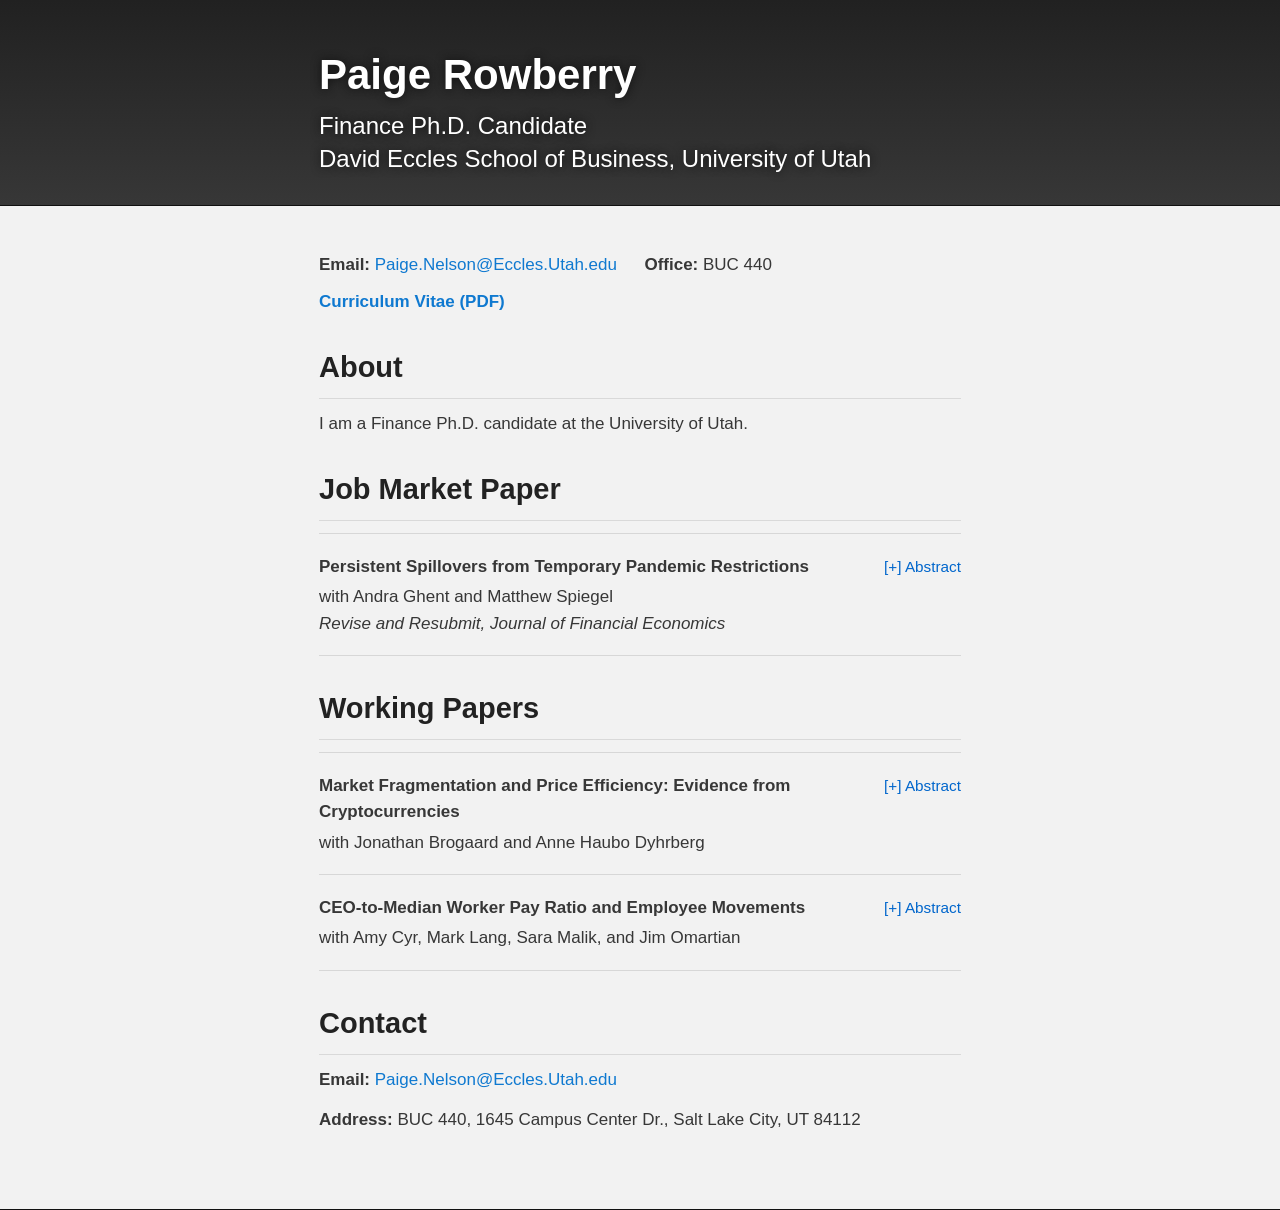
==== files/paige-rowberry-website/index.html @ 92a50e6f "Add Paige Rowberry website files" ====
<!doctype html>
<html lang="en">
  <head>
    <meta charset="utf-8">
    <meta name="viewport" content="width=device-width, initial-scale=1">
    <title>Paige Rowberry</title>
    <meta
      name="description"
      content="Paige Rowberry | Finance Ph.D. Candidate, David Eccles School of Business, University of Utah"
    >
    <link rel="stylesheet" href="styles.css">
  </head>
  <body>
    <div id="header_wrap" class="outer">
      <header class="inner">
        <h1 id="site_title">Paige Rowberry</h1>
        <p id="site_tagline">
          Finance Ph.D. Candidate<br>
          David Eccles School of Business, University of Utah
        </p>
      </header>
    </div>

    <div id="main_wrap" class="outer">
      <main id="main_content" class="inner">
        <section class="profile">
          <p>
            <strong>Email:</strong>
            <a href="mailto:Paige.Nelson@Eccles.Utah.edu">Paige.Nelson@Eccles.Utah.edu</a>
            <span class="meta-gap"></span>
            <strong>Office:</strong>
            BUC 440
          </p>
          <p>
            <strong>
              <a
                href="https://drive.google.com/uc?id=1_-NL8HwzZDE7_SGtXr3CsQK7O5pL_3Pa&export=download"
                target="_blank"
                rel="noopener noreferrer"
                >Curriculum Vitae (PDF)</a
              >
            </strong>
          </p>
        </section>

        <section>
          <h3>About</h3>
          <p>I am a Finance Ph.D. candidate at the University of Utah.</p>
        </section>

        <section>
          <h3>Job Market Paper</h3>
          <article class="paper">
            <p class="paper-title-line">
              <strong>Persistent Spillovers from Temporary Pandemic Restrictions</strong>
              <button class="toggle-button" data-target="abs-jmp" aria-expanded="false">
                [+] Abstract
              </button>
            </p>
            <p class="paper-meta">
              with Andra Ghent and Matthew Spiegel<br>
              <em>Revise and Resubmit, Journal of Financial Economics</em>
            </p>
            <div class="abstract" id="abs-jmp" hidden>
              <p>Abstract available upon request.</p>
            </div>
          </article>
        </section>

        <section>
          <h3>Working Papers</h3>

          <article class="paper">
            <p class="paper-title-line">
              <strong>Market Fragmentation and Price Efficiency: Evidence from Cryptocurrencies</strong>
              <button class="toggle-button" data-target="abs-1" aria-expanded="false">
                [+] Abstract
              </button>
            </p>
            <p class="paper-meta">with Jonathan Brogaard and Anne Haubo Dyhrberg</p>
            <div class="abstract" id="abs-1" hidden>
              <p>Abstract available upon request.</p>
            </div>
          </article>

          <article class="paper">
            <p class="paper-title-line">
              <strong>CEO-to-Median Worker Pay Ratio and Employee Movements</strong>
              <button class="toggle-button" data-target="abs-2" aria-expanded="false">
                [+] Abstract
              </button>
            </p>
            <p class="paper-meta">with Amy Cyr, Mark Lang, Sara Malik, and Jim Omartian</p>
            <div class="abstract" id="abs-2" hidden>
              <p>Abstract available upon request.</p>
            </div>
          </article>
        </section>

        <section>
          <h3>Contact</h3>
          <p>
            <strong>Email:</strong>
            <a href="mailto:Paige.Nelson@Eccles.Utah.edu">Paige.Nelson@Eccles.Utah.edu</a>
          </p>
          <p><strong>Address:</strong> BUC 440, 1645 Campus Center Dr., Salt Lake City, UT 84112</p>
        </section>
      </main>
    </div>

    <script src="script.js"></script>
  </body>
</html>
---- files/paige-rowberry-website/styles.css ----
:root {
  --text: #373737;
  --heading: #222222;
  --main-bg: #f2f2f2;
  --body-bg: #212121;
  --link: #0f79d0;
  --line: #d7d7d7;
}

*,
*::before,
*::after {
  box-sizing: border-box;
}

html,
body {
  margin: 0;
  padding: 0;
  overflow-x: hidden;
}

body {
  color: var(--text);
  background: var(--body-bg);
  font-family: "Myriad Pro", Calibri, Helvetica, Arial, sans-serif;
  font-size: 17px;
  line-height: 1.55;
  -webkit-font-smoothing: antialiased;
}

a {
  color: var(--link);
  text-decoration: none;
}

a:hover,
a:focus {
  text-decoration: underline;
}

.outer {
  width: 100%;
}

.inner {
  position: relative;
  width: 100%;
  max-width: 670px;
  margin: 0 auto;
}

#header_wrap {
  background: linear-gradient(to top, #373737, #212121);
}

#header_wrap .inner {
  padding: 50px 14px 30px;
}

#site_title {
  margin: 0;
  color: #ffffff;
  font-size: 42px;
  font-weight: 700;
  line-height: 1.2;
  text-shadow: #111111 0 0 10px;
}

#site_tagline {
  margin: 10px 0 0;
  color: #ffffff;
  font-size: 24px;
  font-weight: 300;
  line-height: 1.35;
  text-shadow: #111111 0 0 10px;
}

#main_wrap {
  background: var(--main-bg);
  border-top: 1px solid #111111;
  border-bottom: 1px solid #111111;
}

#main_content {
  padding: 36px 14px 46px;
}

section {
  margin-bottom: 30px;
}

h3 {
  margin: 0 0 12px;
  padding-bottom: 8px;
  color: var(--heading);
  font-family: "Lucida Grande", Calibri, Helvetica, Arial, sans-serif;
  font-size: 29px;
  font-weight: 700;
  border-bottom: 1px solid #d9d9d9;
}

p {
  margin: 10px 0 14px;
}

.profile p {
  margin: 10px 0;
}

.meta-gap {
  display: inline-block;
  width: 18px;
}

.paper {
  border-top: 1px solid var(--line);
  padding: 14px 0 10px;
}

.paper:last-of-type {
  border-bottom: 1px solid var(--line);
}

.paper-title-line {
  display: flex;
  align-items: baseline;
  justify-content: space-between;
  gap: 10px;
  margin: 6px 0 4px;
}

.paper-title-line strong {
  flex: 1;
}

.paper-meta {
  margin: 4px 0 8px;
}

.abstract {
  margin: 4px 0 10px;
}

.abstract p {
  margin: 0;
}

.toggle-button {
  border: none;
  background: none;
  color: #0066cc;
  cursor: pointer;
  font-size: 90%;
  padding: 0;
  white-space: nowrap;
}

.toggle-button:hover,
.toggle-button:focus {
  text-decoration: underline;
}

@media (max-width: 720px) {
  body {
    font-size: 16px;
  }

  #site_title {
    font-size: 35px;
  }

  #site_tagline {
    font-size: 21px;
  }

  h3 {
    font-size: 25px;
  }

  .paper-title-line {
    flex-direction: column;
    align-items: flex-start;
    gap: 4px;
  }
}

@media (max-width: 560px) {
  #header_wrap .inner {
    padding-top: 42px;
    padding-bottom: 24px;
  }

  #site_title {
    font-size: 31px;
  }

  #site_tagline {
    font-size: 19px;
  }

  .meta-gap {
    display: none;
  }

  .profile p:first-of-type {
    display: flex;
    flex-direction: column;
    gap: 2px;
  }
}
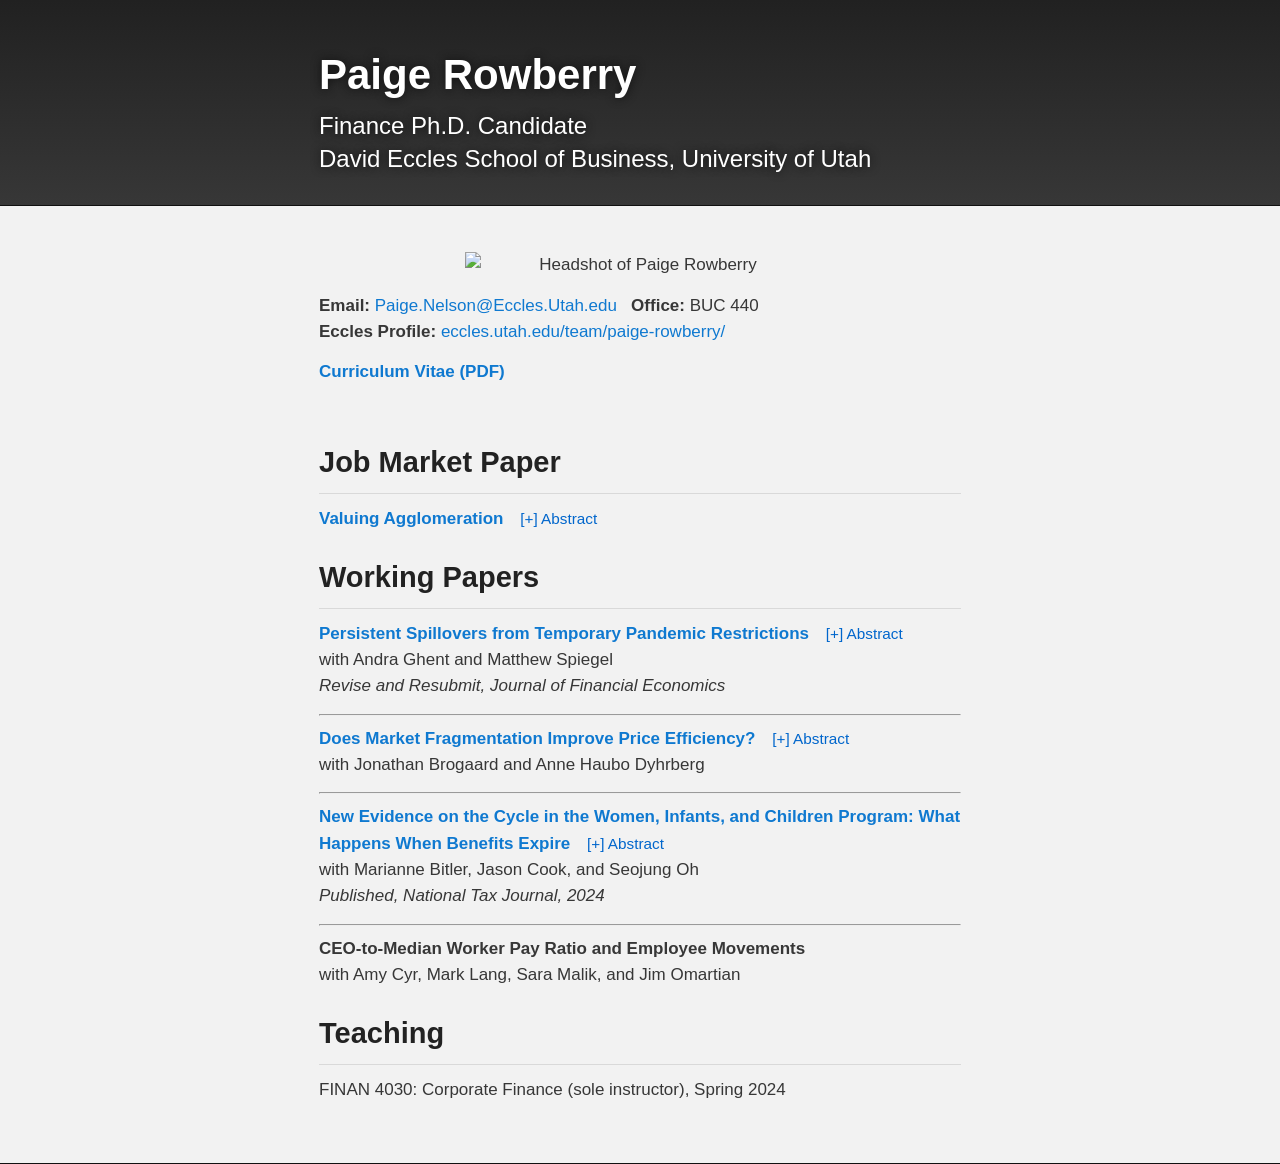
==== commit ca96bb09: "Remove teaching rating and add Eccles profile link" ====
--- a/files/paige-rowberry-website/index.html
+++ b/files/paige-rowberry-website/index.html
@@ -23,91 +23,276 @@
 
     <div id="main_wrap" class="outer">
       <main id="main_content" class="inner">
-        <section class="profile">
-          <p>
-            <strong>Email:</strong>
-            <a href="mailto:Paige.Nelson@Eccles.Utah.edu">Paige.Nelson@Eccles.Utah.edu</a>
-            <span class="meta-gap"></span>
-            <strong>Office:</strong>
-            BUC 440
-          </p>
-          <p>
-            <strong>
-              <a
-                href="https://drive.google.com/uc?id=1_-NL8HwzZDE7_SGtXr3CsQK7O5pL_3Pa&export=download"
-                target="_blank"
-                rel="noopener noreferrer"
-                >Curriculum Vitae (PDF)</a
-              >
-            </strong>
-          </p>
-        </section>
-
-        <section>
-          <h3>About</h3>
-          <p>I am a Finance Ph.D. candidate at the University of Utah.</p>
-        </section>
-
-        <section>
-          <h3>Job Market Paper</h3>
-          <article class="paper">
-            <p class="paper-title-line">
-              <strong>Persistent Spillovers from Temporary Pandemic Restrictions</strong>
-              <button class="toggle-button" data-target="abs-jmp" aria-expanded="false">
-                [+] Abstract
-              </button>
-            </p>
-            <p class="paper-meta">
-              with Andra Ghent and Matthew Spiegel<br>
-              <em>Revise and Resubmit, Journal of Financial Economics</em>
-            </p>
-            <div class="abstract" id="abs-jmp" hidden>
-              <p>Abstract available upon request.</p>
-            </div>
-          </article>
-        </section>
-
-        <section>
-          <h3>Working Papers</h3>
-
-          <article class="paper">
-            <p class="paper-title-line">
-              <strong>Market Fragmentation and Price Efficiency: Evidence from Cryptocurrencies</strong>
-              <button class="toggle-button" data-target="abs-1" aria-expanded="false">
-                [+] Abstract
-              </button>
-            </p>
-            <p class="paper-meta">with Jonathan Brogaard and Anne Haubo Dyhrberg</p>
-            <div class="abstract" id="abs-1" hidden>
-              <p>Abstract available upon request.</p>
-            </div>
-          </article>
-
-          <article class="paper">
-            <p class="paper-title-line">
-              <strong>CEO-to-Median Worker Pay Ratio and Employee Movements</strong>
-              <button class="toggle-button" data-target="abs-2" aria-expanded="false">
-                [+] Abstract
-              </button>
-            </p>
-            <p class="paper-meta">with Amy Cyr, Mark Lang, Sara Malik, and Jim Omartian</p>
-            <div class="abstract" id="abs-2" hidden>
-              <p>Abstract available upon request.</p>
-            </div>
-          </article>
-        </section>
-
-        <section>
-          <h3>Contact</h3>
-          <p>
-            <strong>Email:</strong>
-            <a href="mailto:Paige.Nelson@Eccles.Utah.edu">Paige.Nelson@Eccles.Utah.edu</a>
-          </p>
-          <p><strong>Address:</strong> BUC 440, 1645 Campus Center Dr., Salt Lake City, UT 84112</p>
-        </section>
+        <style>
+          .inner {
+            max-width: 670px !important;
+            width: 100% !important;
+            margin-left: auto !important;
+            margin-right: auto !important;
+            display: block !important;
+          }
+
+          body,
+          #main_wrap,
+          #main_content,
+          .inner {
+            text-align: left !important;
+          }
+
+          img {
+            display: block;
+            max-width: 100%;
+            height: auto;
+            margin: 10px auto;
+          }
+        </style>
+
+        <style>
+          @media (max-width: 600px) {
+            .inner {
+              max-width: 100% !important;
+              min-width: 0 !important;
+              padding-left: 14px !important;
+              padding-right: 14px !important;
+            }
+
+            #downloads,
+            #forkme_banner {
+              display: none !important;
+            }
+
+            #abs0,
+            #abs1,
+            #abs2,
+            #abs3,
+            p,
+            li,
+            a,
+            h1,
+            h2,
+            h3,
+            h4,
+            h5,
+            h6 {
+              overflow-wrap: anywhere;
+              word-break: break-word;
+              hyphens: auto;
+            }
+
+            img,
+            iframe,
+            video {
+              max-width: 100% !important;
+              height: auto !important;
+            }
+          }
+        </style>
+
+        <p align="center">
+          <img src="assets/paige-rowberry-headshot.jpg" width="350" alt="Headshot of Paige Rowberry">
+        </p>
+
+        <p>
+          <strong>Email:</strong>
+          <a href="mailto:Paige.Nelson@Eccles.Utah.edu">Paige.Nelson@Eccles.Utah.edu</a>
+          &nbsp;
+          <strong>Office:</strong>
+          BUC 440
+          <br>
+          <strong>Eccles Profile:</strong>
+          <a href="https://eccles.utah.edu/team/paige-rowberry/" target="_blank" rel="noopener noreferrer"
+            >eccles.utah.edu/team/paige-rowberry/</a
+          >
+        </p>
+
+        <p>
+          <strong
+            ><a
+              href="https://drive.google.com/file/d/1_-NL8HwzZDE7_SGtXr3CsQK7O5pL_3Pa/view"
+              target="_blank"
+              rel="noopener noreferrer"
+              >Curriculum Vitae (PDF)</a
+            ></strong
+          >
+        </p>
+
+        <p><br></p>
+
+        <h3>Job Market Paper</h3>
+
+        <p>
+          <strong
+            ><a
+              href="https://papers.ssrn.com/sol3/papers.cfm?abstract_id=5258696"
+              target="_blank"
+              rel="noopener noreferrer"
+              >Valuing Agglomeration</a
+            ></strong
+          >
+          <button
+            id="btn-abs0"
+            onclick="toggleAbstract('abs0','btn-abs0')"
+            style="border:none; background:none; color:#0066cc; cursor:pointer; font-size:90%; margin-left:6px;"
+          >
+            [+] Abstract
+          </button>
+        </p>
+
+        <div id="abs0" style="display:none; margin:5px 0 10px 0;">
+          <p>
+            When a firm moves its headquarters, does it benefit nearby companies through
+            agglomeration economies, or does it hurt them by increasing competition? Stock prices
+            give a clear verdict. I create a dataset of US companies that announce a headquarters
+            move and study the impact on nearby companies in both previous and new locations. When
+            a firm announces it will move its headquarters, companies in the same industry near
+            the new location see their stock prices increase 1.7%. Companies in the same industry
+            near the headquarters' previous location see their stock prices decrease 2.4%.
+            High-tech relocations create larger effects: +2.2% and -3.7%, respectively. Effects
+            dissipate beyond one mile, indicating that agglomeration economies in production are
+            highly local.
+          </p>
+        </div>
+
+        <div style="height:0.5em;"></div>
+
+        <h3>Working Papers</h3>
+
+        <p>
+          <strong
+            ><a
+              href="https://papers.ssrn.com/sol3/papers.cfm?abstract_id=4834348"
+              target="_blank"
+              rel="noopener noreferrer"
+              >Persistent Spillovers from Temporary Pandemic Restrictions</a
+            ></strong
+          >
+          <button
+            id="btn-abs1"
+            onclick="toggleAbstract('abs1','btn-abs1')"
+            style="border:none; background:none; color:#0066cc; cursor:pointer; font-size:90%; margin-left:6px;"
+          >
+            [+] Abstract
+          </button>
+          <br>
+          with Andra Ghent and Matthew Spiegel<br>
+          <em>Revise and Resubmit, Journal of Financial Economics</em>
+        </p>
+
+        <div id="abs1" style="display:none; margin:5px 0 10px 0;">
+          <p>
+            Pandemic restrictions targeted non-essential businesses that required in-person contact
+            to operate. We document the impact of these restrictions county-by-county on directly
+            regulated businesses and on businesses not subject to restrictions. Through 2023, a
+            one standard deviation increase in restrictions increased business closures by 3% and
+            reduced net job creation by 18%. These adverse effects extended beyond regulated firms
+            to those exempt from regulations. We attribute this transmission at least in part to
+            the loss of face-to-face interactions.
+          </p>
+        </div>
+
+        <hr>
+
+        <p>
+          <strong
+            ><a
+              href="https://papers.ssrn.com/sol3/papers.cfm?abstract_id=5126312"
+              target="_blank"
+              rel="noopener noreferrer"
+              >Does Market Fragmentation Improve Price Efficiency?</a
+            ></strong
+          >
+          <button
+            id="btn-abs2"
+            onclick="toggleAbstract('abs2','btn-abs2')"
+            style="border:none; background:none; color:#0066cc; cursor:pointer; font-size:90%; margin-left:6px;"
+          >
+            [+] Abstract
+          </button>
+          <br>
+          with Jonathan Brogaard and Anne Haubo Dyhrberg
+        </p>
+
+        <div id="abs2" style="display:none; margin:5px 0 10px 0;">
+          <p>
+            Chen and Duffie (2021) argue that market fragmentation can improve price efficiency by
+            enabling traders to split their orders across venues, reducing their overall price
+            impact, making their trading more aggressive. Testing this theory in equity markets is
+            difficult due to regulatory requirements that distort market independence. The
+            cryptocurrency marketplace provides an ideal setting given its lack of regulatory
+            interference. Taking advantage of sudden and unexpected changes in coin listings, we
+            use a difference-indifference identification strategy to show that fragmentation
+            improves price efficiency, consistent with Chen and Duffie (2021). The implications
+            for the role of fragmentation are essential for improving market quality and investor
+            welfare.
+          </p>
+        </div>
+
+        <hr>
+
+        <p>
+          <strong
+            ><a
+              href="https://www.journals.uchicago.edu/doi/pdf/10.1086/728678?casa_token=e_vzLueWjxoAAAAA:g9zNkwjRmM9Aij7WdfD5An5yCSwL5HD0TX0XebK09QdqUj8cZxILFo5vofjMDjy7tdv8ObzKEf4"
+              target="_blank"
+              rel="noopener noreferrer"
+              >New Evidence on the Cycle in the Women, Infants, and Children Program: What Happens When Benefits Expire</a
+            ></strong
+          >
+          <button
+            id="btn-abs3"
+            onclick="toggleAbstract('abs3','btn-abs3')"
+            style="border:none; background:none; color:#0066cc; cursor:pointer; font-size:90%; margin-left:6px;"
+          >
+            [+] Abstract
+          </button>
+          <br>
+          with Marianne Bitler, Jason Cook, and Seojung Oh<br>
+          <em>Published, National Tax Journal, 2024</em>
+        </p>
+
+        <div id="abs3" style="display:none; margin:5px 0 10px 0;">
+          <p>
+            We provide evidence of a benefit redemption cycle in the Special Supplemental
+            Nutrition Program for Women, Infants, and Children (WIC). Using novel administrative
+            data on item-level redemptions, we show that unlike SNAP, WIC redemptions peak at both
+            the beginning and the end of the month. Beginning-of-the-month excess redemptions are
+            concentrated among more fully redeemed items such as infant formula, while
+            end-of-the-month excess redemptions are concentrated among less fully redeemed items
+            such as infant meats. We document that a substantial share of beneficiaries go at least
+            one month without redeeming anything and discuss how administrative burdens may drive
+            the WIC cycle.
+          </p>
+        </div>
+
+        <hr>
+
+        <p>
+          <strong>CEO-to-Median Worker Pay Ratio and Employee Movements</strong><br>
+          with Amy Cyr, Mark Lang, Sara Malik, and Jim Omartian
+        </p>
+
+        <div style="height:0.5em;"></div>
+
+        <h3>Teaching</h3>
+
+        <p>
+          FINAN 4030: Corporate Finance (sole instructor), Spring 2024
+        </p>
+
+        <script>
+          function toggleAbstract(absId, btnId) {
+            var abs = document.getElementById(absId);
+            var btn = document.getElementById(btnId);
+            if (abs.style.display === "none") {
+              abs.style.display = "block";
+              btn.textContent = "[-] Abstract";
+            } else {
+              abs.style.display = "none";
+              btn.textContent = "[+] Abstract";
+            }
+          }
+        </script>
       </main>
     </div>
-
-    <script src="script.js"></script>
   </body>
 </html>
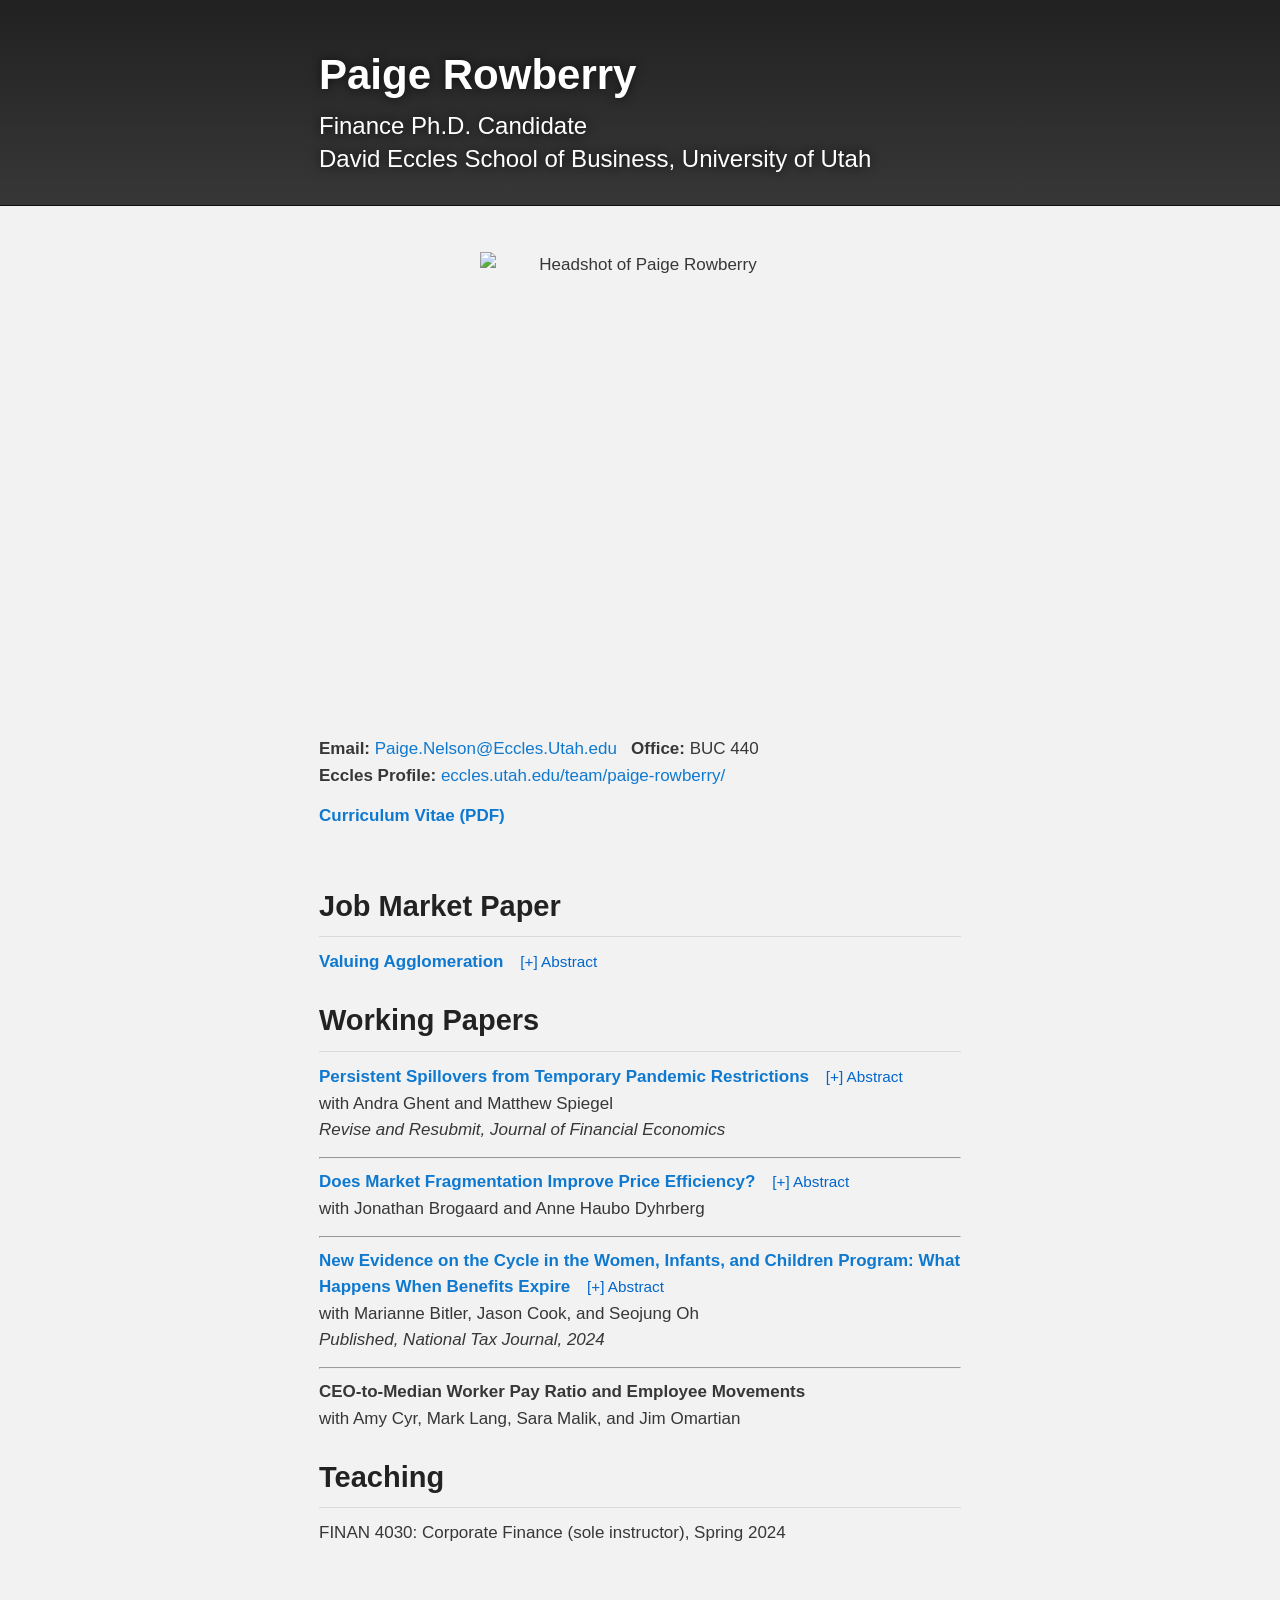
==== commit ea15ced6: "Resize and crop headshot for cleaner layout" ====
--- a/files/paige-rowberry-website/index.html
+++ b/files/paige-rowberry-website/index.html
@@ -45,6 +45,14 @@
             height: auto;
             margin: 10px auto;
           }
+
+          .profile-headshot {
+            width: 320px;
+            max-width: 100%;
+            height: 470px;
+            object-fit: cover;
+            object-position: center top;
+          }
         </style>
 
         <style>
@@ -79,17 +87,22 @@
               hyphens: auto;
             }
 
-            img,
+            img:not(.profile-headshot),
             iframe,
             video {
               max-width: 100% !important;
               height: auto !important;
             }
+
+            .profile-headshot {
+              width: 280px !important;
+              height: 410px !important;
+            }
           }
         </style>
 
         <p align="center">
-          <img src="assets/paige-rowberry-headshot.jpg" width="350" alt="Headshot of Paige Rowberry">
+          <img class="profile-headshot" src="assets/paige-rowberry-headshot.jpg" alt="Headshot of Paige Rowberry">
         </p>
 
         <p>
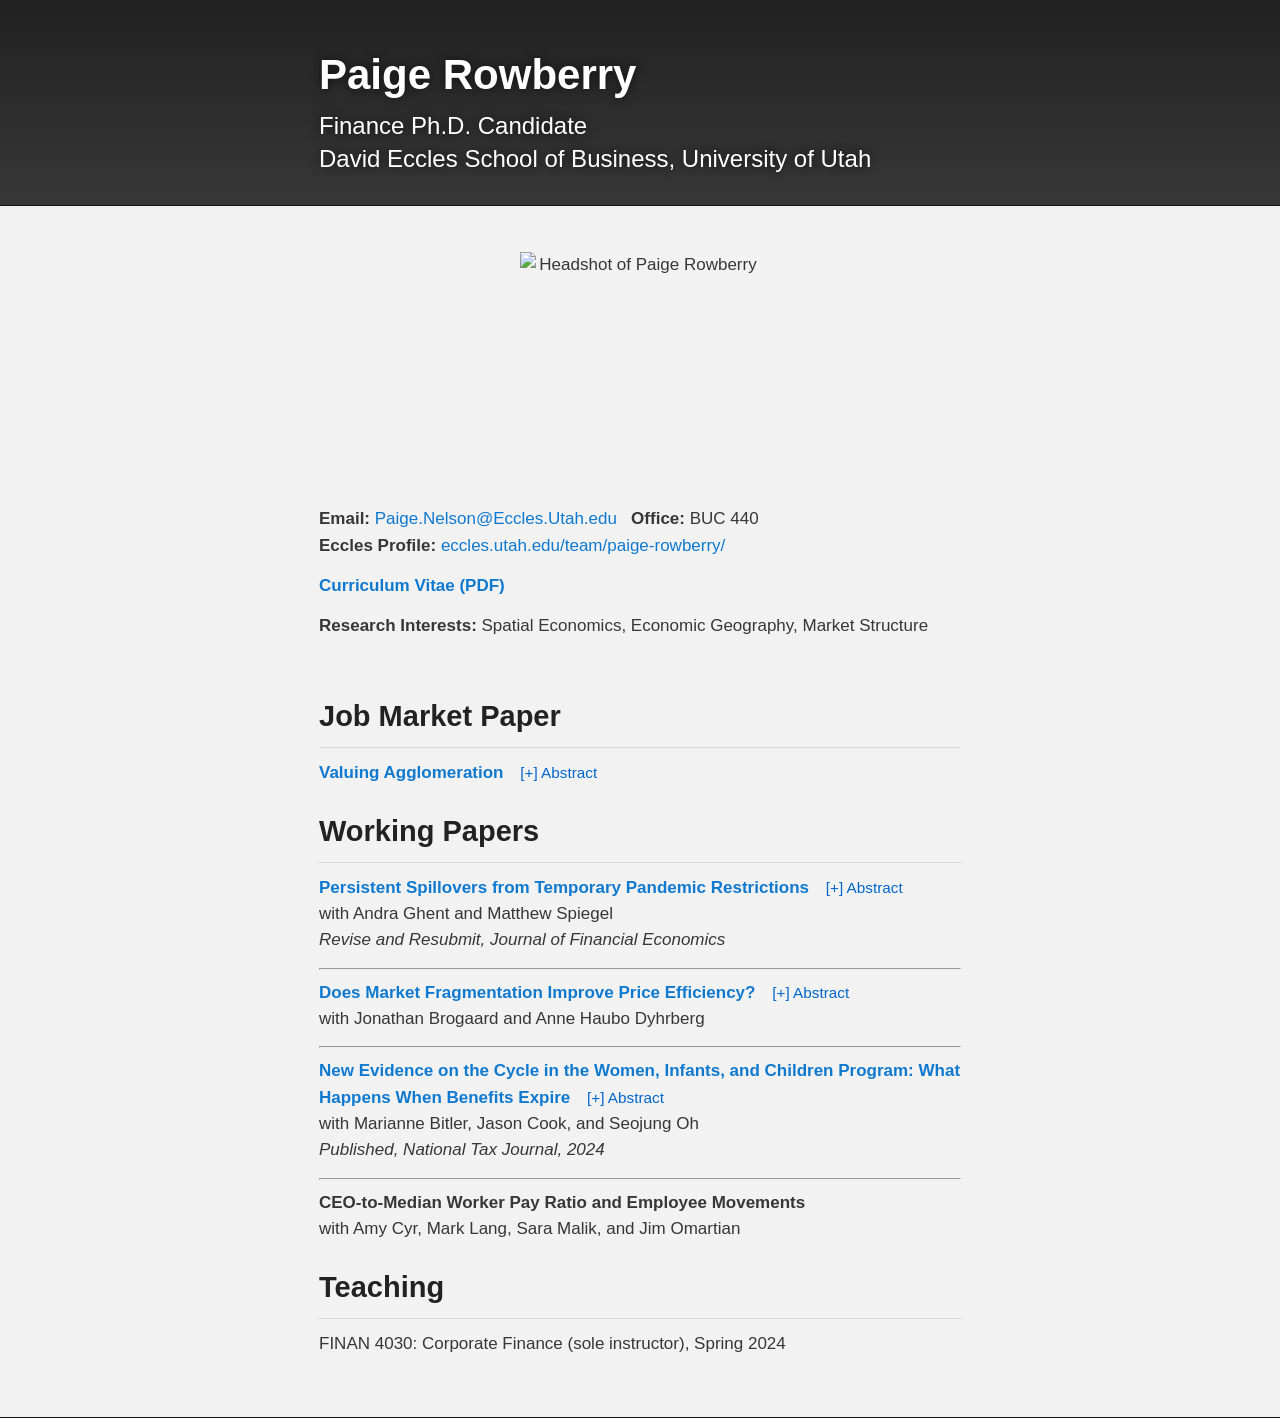
==== commit cb057692: "Use comma-separated research interests on CV and webpage" ====
--- a/files/paige-rowberry-website/index.html
+++ b/files/paige-rowberry-website/index.html
@@ -47,11 +47,11 @@
           }
 
           .profile-headshot {
-            width: 320px;
+            width: 240px;
             max-width: 100%;
-            height: 470px;
+            height: 240px;
             object-fit: cover;
-            object-position: center top;
+            object-position: center 18%;
           }
         </style>
 
@@ -95,8 +95,8 @@
             }
 
             .profile-headshot {
-              width: 280px !important;
-              height: 410px !important;
+              width: 200px !important;
+              height: 200px !important;
             }
           }
         </style>
@@ -121,12 +121,17 @@
         <p>
           <strong
             ><a
-              href="https://drive.google.com/file/d/1_-NL8HwzZDE7_SGtXr3CsQK7O5pL_3Pa/view"
+              href="CV_Paige_Rowberry.pdf"
               target="_blank"
               rel="noopener noreferrer"
               >Curriculum Vitae (PDF)</a
             ></strong
           >
+        </p>
+
+        <p>
+          <strong>Research Interests:</strong>
+          Spatial Economics, Economic Geography, Market Structure
         </p>
 
         <p><br></p>
